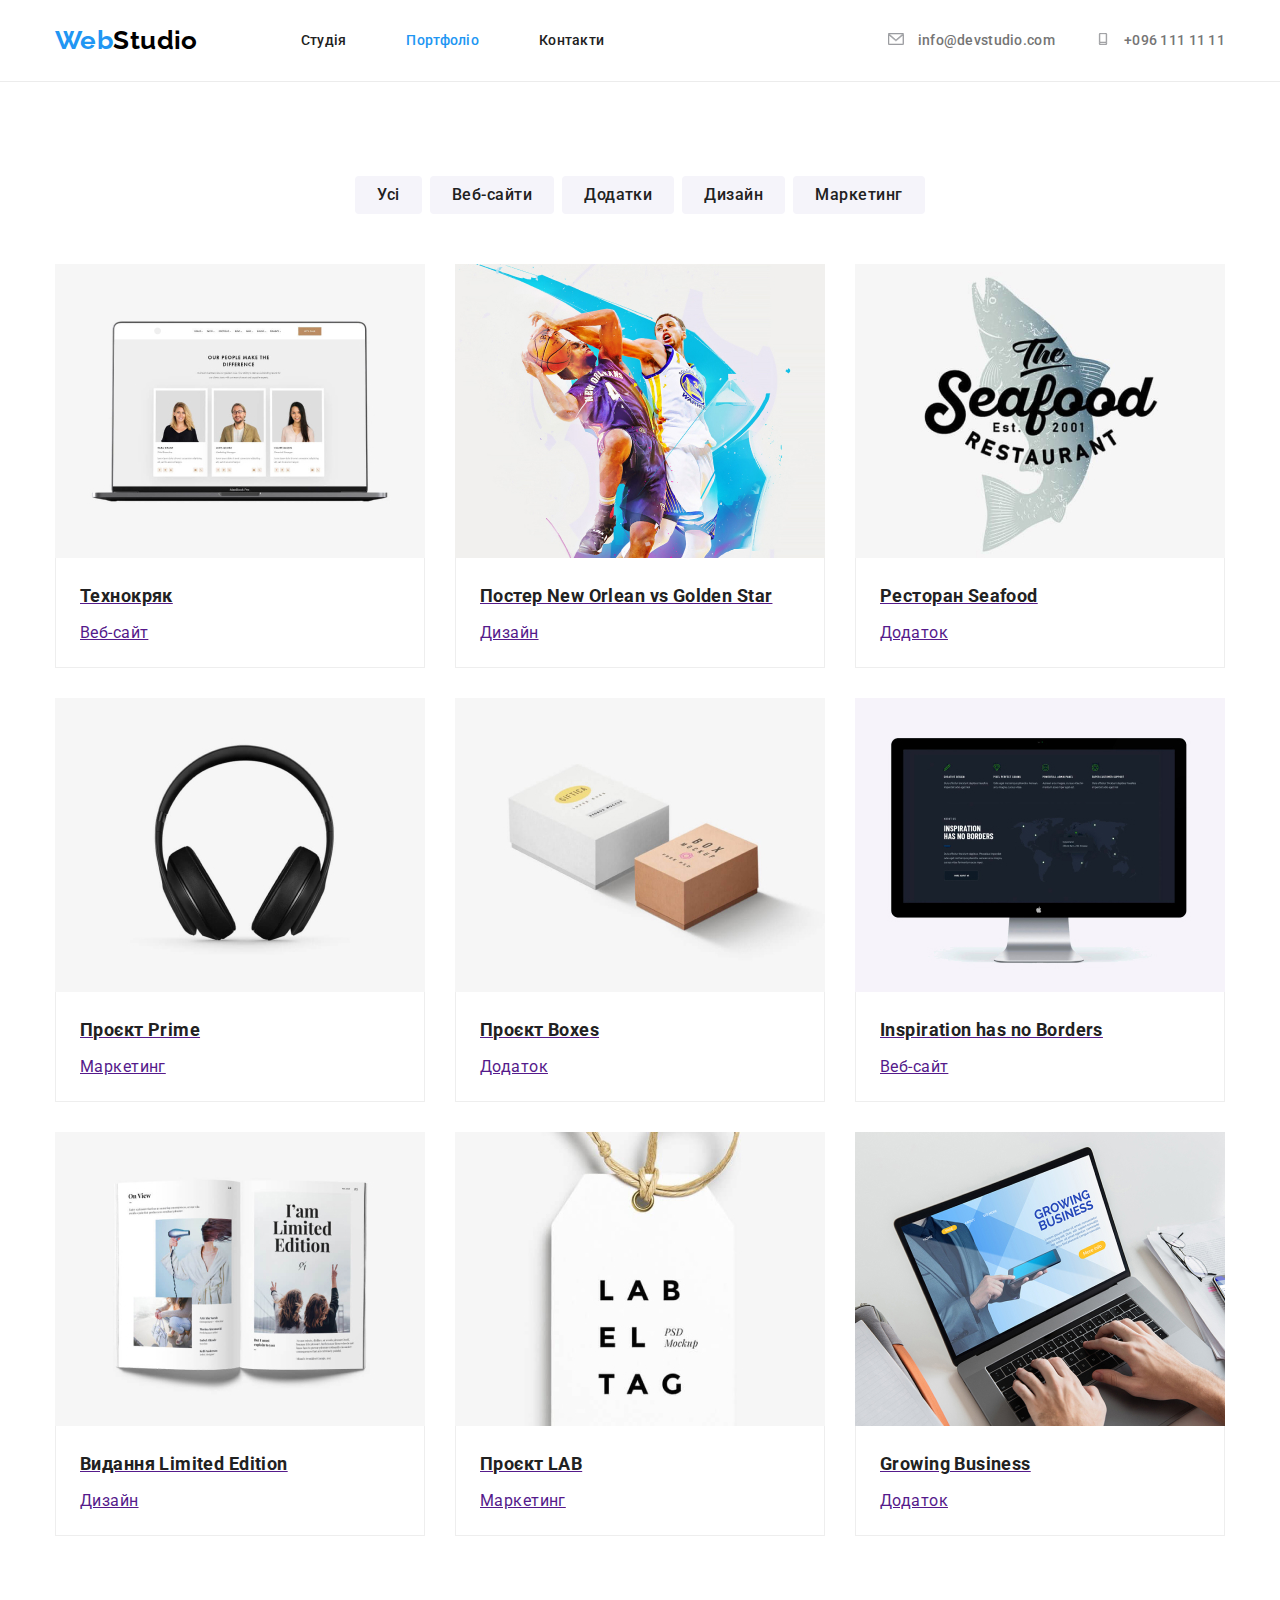
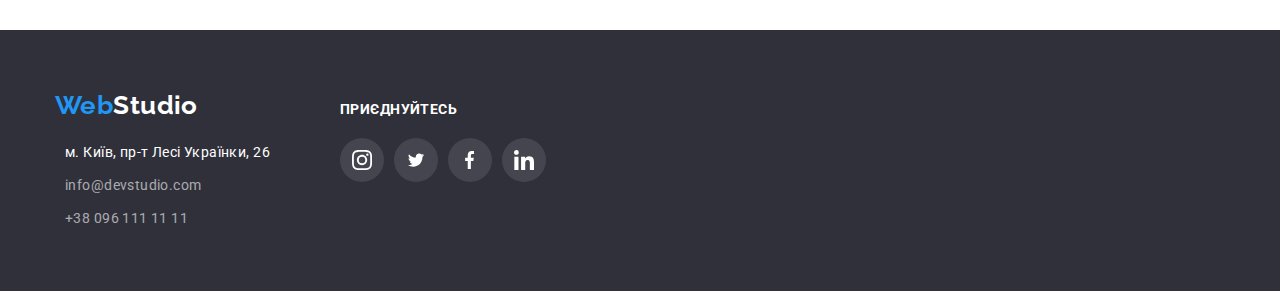
==== portfolio.html @ 5695e056 "Дз 4 1спроба" ====
<!DOCTYPE html>
<html lang="en">
  <head>
    <meta charset="UTF-8">
    <meta http-equiv="X-UA-Compatible" content="IE=edge">
    <meta name="viewport" content="width=device-width, initial-scale=1.0">
    <title>Document</title>
    <link href="https://fonts.googleapis.com/css2?family=Raleway:wght@700&family=Roboto:wght@400;500;700;900&display=swap" rel="stylesheet">
    <link rel="stylesheet" href="https://cdnjs.cloudflare.com/ajax/libs/modern-normalize/1.1.0/modern-normalize.min.css">
    <link rel="stylesheet" href="./css/styles.css">
  </head>
    <body>
      <header class="header-portfolio">
        <div class="container nav">
          <a href="./index.html" class="logo"> <span class="logo-web">Web</span><span class="logo-studio">Studio</span></a>
          <nav>
            <ul class="site-nav list">
              <li class="item"><a href="./index.html" class="link">Студія</a></li>
              <li class="item"><a href="./portfolio.html" class="link current">Портфоліо</a></li>
              <li class="item"><a href="" class="link">Контакти</a></li>
            </ul>
          </nav>
          <ul class="auth nav list">
            <li class="item">
              <a href="mailto:info@devstudio.com" class="mailto-link"><svg class="button-icon" width="16" height="12">
                  <use href="./images/symbol-defs.svg#envelope"></use>
                </svg>
                <span class="link">info@devstudio.com</span>
              </a>
            </li>
            <li class="item">
              <a href="tel:+380961111111" class="tel-link">
                <svg class="button-icon" width="16" height="12">
                  <use href="./images/symbol-defs.svg#telephone"></use>
                </svg>
                <span class="link">+096 111 11 11</span>
              </a>
            </li>
          </ul>
          </div>
          </header>
    <main>
    <section class="section ">
      <div class="container">
      <h1 class="visually-hidden">Портфоліо</h1>
      <ul class="buttons list">
      <li ><button type="button" class="button-filtre">Усі</button></li>
      <li ><button type="button" class="button-filtre">Веб-сайти</button></li>
      <li ><button type="button" class="button-filtre">Додатки</button></li>
      <li ><button type="button" class="button-filtre">Дизайн</button></li>
      <li ><button type="button" class="button-filtre">Маркетинг</button></li>
      </ul>  
      <ul class="project-list list">
        <li>
          <a href="" class="shadow-portfolio">
          <img  src="./images/img4.jpg" alt="Фото трьох людей" width="370">
          <div class="card-portfolio">
          <h2 class="title">Технокряк</h2>
          <p class="project-text">Веб-сайт</p>
          </div>
          </a>
        </li>
        <li>
          <a href="" class="shadow-portfolio">
          <img  src="./images/img5.jpg" alt="Два баскетболіста" width="370">
          <div class="card-portfolio">
          <h2 class="title">Постер New Orlean vs Golden Star</h2>
          <p class="project-text">Дизайн</p>
          </div>
        </a>
        </li>
        <li>
          <a href="" class="shadow-portfolio">
          <img src="./images/img6.jpg" alt="Емблема ресторану Seafood" width="370">
          <div class="card-portfolio">
          <h2 class="title">Ресторан Seafood</h2>
          <p class="project-text">Додаток</p>
          </div>
      </a>
      </li>
      <li>
        <a href="" class="shadow-portfolio">
          <img class="img" src="./images/img7.jpg" alt="Навушники" width="370">
          <div class="card-portfolio">
          <h2 class="title">Проєкт Prime</h2>
          <p class="project-text">Маркетинг</p>
          </div>
        </a>
        </li>
        <li>
          <a href="" class="shadow-portfolio">
          <img class="img" src="./images/img8.jpg" alt="Дві коробки" width="370">
          <div class="card-portfolio">
          <h2 class="title">Проєкт Boxes</h2>
          <p class="project-text">Додаток</p>
          </div>
        </a>
        </li>
        <li>
          <a href="" class="shadow-portfolio">
          <img class="img" src="./images/img9.jpg" alt="Сторінка сайту Inspiration has no Borders" width="370">
          <div class="card-portfolio">
          <h2 class="title">Inspiration has no Borders</h2>
          <p class="project-text">Веб-сайт</p>
          </div>
        </a>
        </li>
        <li>
          <a href="" class="shadow-portfolio">
          <img class="img" src="./images/img10.jpg" alt="Сторінка буклету Limited Edition" width="370">
          <div class="card-portfolio">
          <h2 class="title">Видання Limited Edition</h2>
          <p class="project-text">Дизайн</p>
          </div>
        </a>
        </li>
        <li>
          <a href="" class="shadow-portfolio">
          <img class="img" src="./images/img11.jpg" alt="Ярлик LAB EL TAG" width="370">
          <div class="card-portfolio">
          <h2 class="title">Проєкт LAB</h2>
          <p class="project-text">Маркетинг</p>
          </div>
        </a>
        </li>
        <li>
          <a href="" class="shadow-portfolio">
          <img class="img" src="./images/img12.jpg" alt="Сторінка додатку Growing Business" width="370">
          <div class="card-portfolio">
          <h2 class="title">Growing Business</h2>
          <p class="project-text">Додаток</p>
          </div>
          </a>
        </li>
      </ul>
      </div>
    </section>
    </main>
  <footer class="footer">
    <div class="container footer">
      <div class="container address">
        <a href="./index.html" class="logo"> <span class="logo-web">Web</span><span
            class="footer-logo-studio">Studio</span></a>
        <address class="address">
          <ul class="link list">
            <li class="footer item"><a href="https://goo.gl/maps/DT5oAmegwwbtEfnw5" target="_blank"
                rel="noreferrer noopener" class="footer-address-link">м. Київ, пр-т Лесі Українки, 26</a></li>
            <li class="footer item"><a href="mailto:info@devstudio.com" class="footer-link">info@devstudio.com</a></li>
            <li class="footer item"><a href="tel:+380961111111" class="footer-link">+38 096 111 11 11 </a></li>
          </ul>
        </address>
      </div>
      <div class="container social">
        <p class="title-footer">ПРИЄДНУЙТЕСЬ</p>
        <ul class="icon-team list">
          <li>
            <a href="" class="button-footer">
              <svg class="icon-social-footer" width="20" height="20">
                <use href="./images/symbol-defs.svg#instagram">
                </use>
              </svg>
            </a>
          </li>
          <li>
            <a href="" class="button-footer">
              <svg class="icon-social-footer" width="20" height="16.25">
                <use href="./images/symbol-defs.svg#twitter">
                </use>
              </svg>
            </a>
          </li>
          <li>
            <a href="" class="button-footer">
              <svg class="icon-social-footer" width="10" height="20">
                <use href="./images/symbol-defs.svg#facebook">
                </use>
              </svg>
            </a>
          </li>
          <li>
            <a href="" class="button-footer">
              <svg class="icon-social-footer" width="20" height="20">
                <use href="./images/symbol-defs.svg#linkedin">
                </use>
              </svg>
            </a>
          </li>
        </ul>
      </div>
      </div>
  </footer>
  </body>
    </html>
---- css/styles.css ----
html {
    box-sizing: border-box;
}

*,
*::before, *::after {
    box-sizing: inherit;
}

:root {
    --primare-text-color:  #757575; 
    --title-text-color: #212121;
    --accent-color: #2196F3;
    --second-font: Raleway, sans-serif;
    --primare-background-color: #ffffff;
}


.list {
    padding-left: 0;
    margin: 0;
    list-style: none;
}

h1,
h2,
h3,
h4,
h5,
h6,
p {
    margin: 0;
}
img {
 display: block;
 min-width: 100%;
 height: auto;
}
.addres {
    font-style: normal;
}
.button {
    display: block;
    cursor: pointer;
    border: none;
    border-radius: 4px;
}
.section {
    padding-top: 94px;
    padding-bottom: 94px;

}
.container {
    width: 1200px;
    padding: 0 15px;
    margin: 0 auto;
}
.link {
    text-decoration: none;
}



body {
    color: var(--primare-text-color);
    background-color: var(--primare-background-color);
    font-family: Roboto, sans-serif;
    font-size: 14px;
    letter-spacing: .03em;

}
/* основний колір тексту*/
/* додатковий колір, заголовки  #212121*/
/* білий #FFFFFF */
/* акцент, фокус #2196F3 */
/* Studio #000000 */
/* ховер #F5F4FA */
/* додатковий фон#F5F4FA */
/* підсвічення кнопки hero #188ce8 */
/* фон footer #2f303a */




.container.nav {
    display: flex;
    align-items: center;
    

}

/* Logo */
.logo {
    display: block;
    text-decoration: none; 
    font-weight: 700;
    font-size: 26px;
    line-height: 1.19;
    font-family:  var(--second-font);
}
.logo-studio {
    color: #000000;
 }
.logo-web {
    color: var(--accent-color);
}
/* site nav */
nav {
    margin-left: 93px;
}
.site-nav.list{
    display: flex;
    
}

.site-nav .item {
 display: block;
 margin-right: 50px;
 padding-top: 32px;
 padding-bottom: 32px;
}
.site-nav .item:last-child {
    margin-right: 0;
}

.site-nav .link {
    color: var(--title-text-color);

    font-weight: 500;
    line-height: 1.14;
    letter-spacing: .02em;
    text-decoration: none;
}
.site-nav .link:hover,
.site-nav .link:focus {
        color: var(--accent-color);

    }

.site-nav .current {
   color: var(--accent-color);
}
.auth.nav {
display: flex;
justify-content: flex-end;
margin-left: auto;
}


.item {
    display: flex;
    justify-content: flex-start;
    align-items: center;
    fill: none;
    stroke: var(--primare-text-color);
}
.link {
    margin-left: 10px;
}

.item:hover,
.item:focus {
    color: var(--accent-color);
    stroke: var(--accent-color);
    stroke-width: 4px;
}


.auth.nav .item +.item {
    margin-left: 40px;
}

.tel-link,
.mailto-link {
     display: block;
      color: var(--primare-text-color);
      font-weight: 500;
      line-height: 1.14;
      letter-spacing: .02em;
      text-decoration: none;
  }

.mailto-link:hover,
.mailto-link:focus,
.tel-link:hover,
.tel-link:focus {
    color: var(--accent-color);
}



 .header-portfolio { 
border-bottom: 1px solid #ececec;
 }
    
.hero {
    text-align: center;
    padding: 200px 0;
       
       
}

.overlay {
    max-width: 1600px;
        height: 600px;
        margin-left: auto;
        margin-right: auto;
    
     background-image:  linear-gradient(to right, rgba(47, 48, 58, 0.4), rgba(47, 48, 58, 0.4)), url("../images/fond-hero.png"); 
        background-size: cover;
        background-repeat: no-repeat;
        background-position: center;
}
        

.hero-title {
    display: block;
    width: 696px;
    margin: 0 auto 30px;
    
    text-align: center;
    align-items: center;
    
    color: #FFFFFF;

    font-weight: 900;
    font-size: 44px;
    line-height: 1.36;
    letter-spacing: .06em;
    text-transform: uppercase;
  }
/* Button */
.button {
    display: inline-block;
    min-width: 216px;
    padding: 10px 32px;
    text-align: center;
    
    color: #FFFFFF;
    background-color: var(--accent-color);

    font-family: Roboto, sans-serif;
    font-weight: 700;
    font-size: 16px;
    line-height: 1.875;
    letter-spacing: .06em;
   
}
.button:hover,
.button:focus {
    background-color: #188ce8;
    box-shadow: 0px 4px 4px rgba(0, 0, 0, .15);
}
 
/* Прихований заголовок Переваги */
.visually-hidden {
    position: absolute;
    width: 1px;
    height: 1px;
    margin: -1px;
    border: 0;
    padding: 0;
    white-space: nowrap;
    clip-path: inset(100%);
    clip: rect(0 0 0 0);
    overflow: hidden;
  }

/* Заголовки */

.section-title {
    margin-top: 0;
    margin-bottom: 50px;
    text-align: center;

    color: var(--title-text-color);

    font-weight: 700;
    font-size: 36px;
    line-height: 1.16;
}   
.team-list .title {
    margin-top: 0;
    margin-bottom: 10px;
    text-align: center;
   
    color: var(--title-text-color);

    font-weight: 500;
    font-size: 16px;
    line-height: 1.19;
    }

.feature-list .title{
    margin-top: 0;
    margin-bottom: 10px;
    text-align: start;

    color: var(--title-text-color);
    font-weight: 700;
    font-size: 14px;
    line-height: 1.14;
    text-transform: uppercase;
    }
 .feature-text {
     margin-top: 0;
     margin-bottom: 0;
     text-align: start;

    line-height: 1.71;
 }      

 .container .feature-list {
     display: flex;
     flex-basis: calc((100%-3*30px)/4);
     gap: 30px;
     
 }

 .icon-feature  {
    display: flex;
    justify-content: center;
    align-items: center;
    width: 270px;
    height: 120px;
    margin-bottom: 30px;
    background-color: #f4f5fa;
    border: none;
    border-radius: 4px;        
        
 } 

 .client {
    display: flex;
   justify-content: center;
   align-items: center;
    width: 170px;
    height: 92px;
    padding: 0;
    background-color: #ffffff;
    border: 1px solid #afb1b8;
    border-radius: 4px;
    color: var(--primare-text-color);
    border-color: var(--primare-text-color);
    
 }
 .client:hover,
 .client:focus {
    fill: var(--accent-color);
   border-color: var(--accent-color);
 }

 .clients  {
    display: flex;
    flex-direction: calc((100%-5*30px)/6);
     gap: 30px;
    background-repeat: no-repeat;
    background-position: center;
    
 }
.button-icon {
    fill: #AFB1B8;
} 
.button-icon:hover,
.button-icon:focus {
    fill: var(--accent-color);
} 
        
 
 
 /* .feature-item:nth-child(1):before {
     background-image: url("../images/icon-radar.svg");
 } 

 .feature-item:nth-child(2):before {
background-image: url("../images/icon-watch.svg");
 }

 .feature-item:nth-child(3):before {
     background-image: url("../images/icon-graph.svg");
 }
 .feature-item:nth-child(4):before {
     background-image: url("../images/icon-astronaut.svg");
 }*/

.section.product {
    padding-top: 0;
} 
 .container.product .list {
     display: flex;
     flex-basis: calc((100%-3*30px)/3);
     gap: 30px;
 }

  
 .team-text {
    margin: 0;
    text-align: center;
    margin-bottom: 16px;
    font-size: 16px;
    line-height: 1.19;
 }
 
.container .team-list {
    display: flex;
    flex-basis: calc((100%-3*30px)/4);
    gap: 30px;

}

.card {
    padding-top: 30px;
    padding-bottom: 30px;   
    }

.team-card {
    background-color: #ffffff;
    box-shadow: 0px 1px 3px rgba(0, 0, 0, 0.12), 0px 1px 1px
    rgba(0, 0, 0, 0.14), 0px 2px 1px rgba(0, 0, 0, 0.2);
    border-radius: 0px 0px px px;
}
 .section.team {
     background-color: #F5F4FA;
 }


.icon-team {
  display: flex;
  flex-basis: calc((100%-3*10px)/4);
    gap: 10px;
    justify-content: center;
    align-items: center;
}

.social-team {
       display: flex;
    justify-content: center;
    align-items: center;
   
    width: 44px;
    height: 44px;
    padding: 0;
    border-radius: 50%;
    border: none;
    color: #AFB1B8;
    background-color: #ffffff;

} 
.social-team:hover,
.social-team:focus {
    background-color: var(--accent-color);
    color: #ffffff;
}
.icon-social {
    fill: currentColor;
   
}

    

.footer {
    padding: 60px 0;
    background-color: #2f303a;
 }

/* footer*/
.footer-address-link {
    color: #FFFFFF;
    line-height: 1.71;
    text-decoration: none;
    font-style: normal;
}
.footer-link {
    color: rgba(255, 255, 255, 0.6);
    line-height: 1.71;
    text-decoration: none;
    font-style: normal;
}

.footer-address-link:hover,
.footer-address-link:focus,
.footer-link:hover,
.footer-link:focus {
    color: var(--accent-color);
}
.footer-logo-studio {
    color: #ffffff;
}

.container .logo {
    display: block;
    text-align: start;
}
.address {
    margin-top: 20px;
}
.footer.item:not(:last-child) {
    margin-bottom: 9px;
}
.footer.item {
    padding: 0;
}

.title-footer {
    font-weight: 700;
        font-size: 14px;
        line-height: 1.14;
        letter-spacing: .03em;
        text-transform: uppercase;
        color: #ffffff;
        font-style: normal;
        margin-bottom: 20px;
        
}
.icon-social-footer {
    fill: #ffffff;
    
}

.button-footer {
    width: 44px;
    height: 44px;
    padding: 0;
    border-radius: 50%;
    border: none;
    background-color: #ffffff;

}

.button-footer {
    display: flex;
        justify-content: center;
        align-items: center;
    background-color: rgba(255, 255, 255, 0.1);
}
  
.button-footer:hover,
.button-footer:focus {
    background-color: var(--accent-color);
        }
.container.social {
    width: auto;
    padding: 0;
    margin: 0;
    text-align: left;

}
.container.address {
    width: auto;
    padding: 0;
    margin: 0;
    margin-right: 70px;
    text-align: left;
}
.container.footer {
    display: flex;
    flex-direction: row;
    align-items: baseline;
    padding: 0 15px;
}

/* Фільтри Портфоліо*/
.buttons.list  {
     display: flex;
     justify-content:center ;
     margin-bottom: 50px;
     gap: 8px;
     
     }

 .button-filtre {
   padding: 6px 22px;
    border: none;
    border-radius: 4px;

    color: var(--title-text-color);
    background-color: #F5F4FA;

    font-family: Roboto, sans-serif;
    font-weight: 500;
    font-size: 16px;
    line-height: 1.63;
    letter-spacing: .03em;
    cursor: pointer;
 }
 
.button-filtre:hover,
.button-filtre:focus {
    color: #FFFFFF;
    background-color: var(--accent-color);
    box-shadow: 0px 3px 1px rgba(0, 0, 0, 0.1), 0px 1px 2px 
    rgba(0, 0, 0, 0.08), 0px 2px 2px rgba(0, 0, 0, 0.12);
} 


/* Проекти Портфоліо*/


.container .project-list {
    display: flex;
    flex-wrap: wrap;
    gap: 30px;

}

.project-list .title {
    display: block;
    margin-top: 0;
    margin-bottom: 4px;

    color: var(--title-text-color);

    font-weight: 700;
    font-size: 18px;
    line-height: 2;
}

.project-text {
    display: block;
    margin-top: 0;
    margin-bottom: 0;
    
    font-size: 16px;
    line-height: 1.875;
}
.card-portfolio {
    text-align: left;
    height: 110px;
    padding: 20px 24px 20px 24px;
    border-bottom: 1px solid #EEEEEE;
    border-right: 1px solid #EEEEEE;
    border-left: 1px solid #EEEEEE;
}

.shadow-portfolio {
display: block;
}
.shadow-portfolio:hover,
.shadow-portfolio:focus {
box-shadow: 0px 1px 1px rgba(0, 0, 0, 0.12),
        0px 4px 4px rgba(0, 0, 0, 0.16),
        1px 4px 6px rgba(0, 0, 0, 0.16);
}
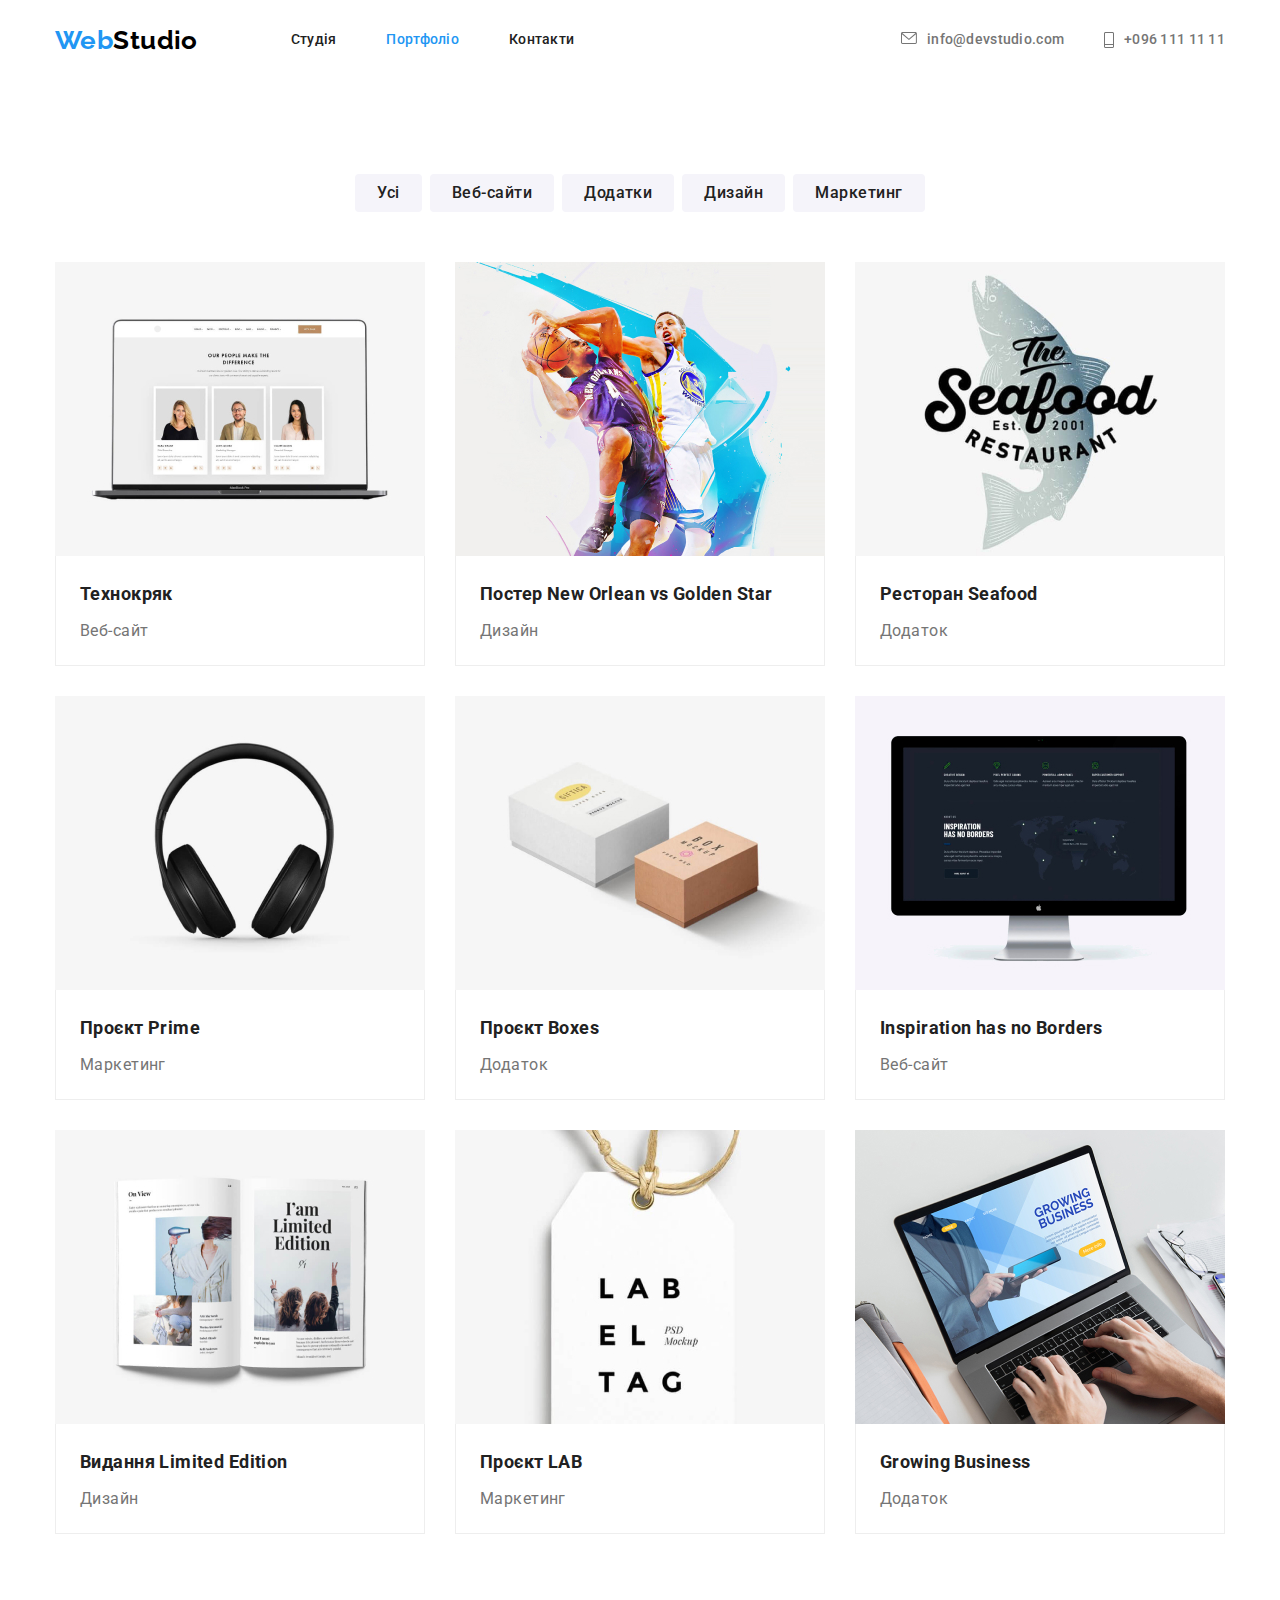
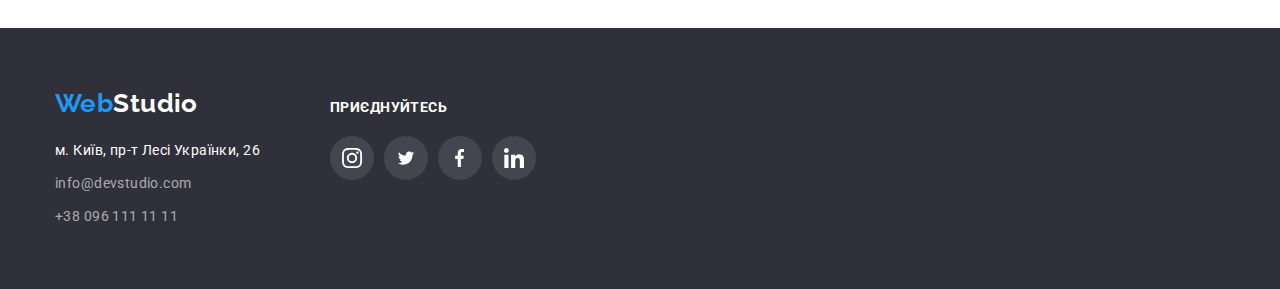
==== commit 63f4d42b: "Дз 4 спроба 2" ====
--- a/portfolio.html
+++ b/portfolio.html
@@ -1,44 +1,44 @@
 <!DOCTYPE html>
 <html lang="en">
-  <head>
-    <meta charset="UTF-8">
-    <meta http-equiv="X-UA-Compatible" content="IE=edge">
-    <meta name="viewport" content="width=device-width, initial-scale=1.0">
-    <title>Document</title>
-    <link href="https://fonts.googleapis.com/css2?family=Raleway:wght@700&family=Roboto:wght@400;500;700;900&display=swap" rel="stylesheet">
-    <link rel="stylesheet" href="https://cdnjs.cloudflare.com/ajax/libs/modern-normalize/1.1.0/modern-normalize.min.css">
-    <link rel="stylesheet" href="./css/styles.css">
-  </head>
-    <body>
-      <header class="header-portfolio">
-        <div class="container nav">
-          <a href="./index.html" class="logo"> <span class="logo-web">Web</span><span class="logo-studio">Studio</span></a>
-          <nav>
-            <ul class="site-nav list">
-              <li class="item"><a href="./index.html" class="link">Студія</a></li>
-              <li class="item"><a href="./portfolio.html" class="link current">Портфоліо</a></li>
-              <li class="item"><a href="" class="link">Контакти</a></li>
-            </ul>
-          </nav>
-          <ul class="auth nav list">
-            <li class="item">
-              <a href="mailto:info@devstudio.com" class="mailto-link"><svg class="button-icon" width="16" height="12">
-                  <use href="./images/symbol-defs.svg#envelope"></use>
-                </svg>
-                <span class="link">info@devstudio.com</span>
-              </a>
-            </li>
-            <li class="item">
-              <a href="tel:+380961111111" class="tel-link">
-                <svg class="button-icon" width="16" height="12">
-                  <use href="./images/symbol-defs.svg#telephone"></use>
-                </svg>
-                <span class="link">+096 111 11 11</span>
-              </a>
-            </li>
-          </ul>
-          </div>
-          </header>
+<head>
+  <meta charset="UTF-8">
+  <meta http-equiv="X-UA-Compatible" content="IE=edge">
+  <meta name="viewport" content="width=device-width, initial-scale=1.0">
+  <title>Document</title>
+  <link href="https://fonts.googleapis.com/css2?family=Raleway:wght@700&family=Roboto:wght@400;500;700;900&display=swap"
+    rel="stylesheet">
+  <link rel="stylesheet" href="https://cdnjs.cloudflare.com/ajax/libs/modern-normalize/1.1.0/modern-normalize.min.css">
+  <link rel="stylesheet" href="./css/styles.css">
+</head>
+
+<body>
+  <header>
+    <div class="container nav">
+      <a href="./index.html" class="logo"> <span class="logo-web">Web</span><span class="logo-studio">Studio</span></a>
+      <nav>
+        <ul class="site-nav list">
+          <li class="item"><a href="./index.html" class="link ">Студія</a></li>
+          <li class="item"><a href="./portfolio.html" class="link current">Портфоліо</a></li>
+          <li class="item"><a href="" class="link">Контакти</a></li>
+        </ul>
+      </nav>
+      <ul class="auth nav list">
+        <li class="item">
+          <a href="mailto:info@devstudio.com" class="mailto-link"><svg class="button-icon-nav" width="16" height="12">
+              <use href="./images/symbol-defs.svg#envelope"></use>
+            </svg>
+            info@devstudio.com</a>
+        </li>
+        <li class="item">
+          <a href="tel:+380961111111" class="tel-link">
+            <svg class="button-icon-nav" width="10" height="16">
+              <use href="./images/symbol-defs.svg#telephone"></use>
+            </svg>
+            +096 111 11 11</a>
+        </li>
+      </ul>
+    </div>
+  </header>
     <main>
     <section class="section ">
       <div class="container">
@@ -52,16 +52,16 @@
       </ul>  
       <ul class="project-list list">
         <li>
-          <a href="" class="shadow-portfolio">
+          <a href="" class="shadow-portfolio link">
           <img  src="./images/img4.jpg" alt="Фото трьох людей" width="370">
-          <div class="card-portfolio">
+          <div class="card-portfolio link">
           <h2 class="title">Технокряк</h2>
           <p class="project-text">Веб-сайт</p>
           </div>
           </a>
         </li>
         <li>
-          <a href="" class="shadow-portfolio">
+          <a href="" class="shadow-portfolio link ">
           <img  src="./images/img5.jpg" alt="Два баскетболіста" width="370">
           <div class="card-portfolio">
           <h2 class="title">Постер New Orlean vs Golden Star</h2>
@@ -70,7 +70,7 @@
         </a>
         </li>
         <li>
-          <a href="" class="shadow-portfolio">
+          <a href="" class="shadow-portfolio link">
           <img src="./images/img6.jpg" alt="Емблема ресторану Seafood" width="370">
           <div class="card-portfolio">
           <h2 class="title">Ресторан Seafood</h2>
@@ -79,7 +79,7 @@
       </a>
       </li>
       <li>
-        <a href="" class="shadow-portfolio">
+        <a href="" class="shadow-portfolio link">
           <img class="img" src="./images/img7.jpg" alt="Навушники" width="370">
           <div class="card-portfolio">
           <h2 class="title">Проєкт Prime</h2>
@@ -88,7 +88,7 @@
         </a>
         </li>
         <li>
-          <a href="" class="shadow-portfolio">
+          <a href="" class="shadow-portfolio link">
           <img class="img" src="./images/img8.jpg" alt="Дві коробки" width="370">
           <div class="card-portfolio">
           <h2 class="title">Проєкт Boxes</h2>
@@ -97,7 +97,7 @@
         </a>
         </li>
         <li>
-          <a href="" class="shadow-portfolio">
+          <a href="" class="shadow-portfolio link">
           <img class="img" src="./images/img9.jpg" alt="Сторінка сайту Inspiration has no Borders" width="370">
           <div class="card-portfolio">
           <h2 class="title">Inspiration has no Borders</h2>
@@ -106,7 +106,7 @@
         </a>
         </li>
         <li>
-          <a href="" class="shadow-portfolio">
+          <a href="" class="shadow-portfolio link">
           <img class="img" src="./images/img10.jpg" alt="Сторінка буклету Limited Edition" width="370">
           <div class="card-portfolio">
           <h2 class="title">Видання Limited Edition</h2>
@@ -115,7 +115,7 @@
         </a>
         </li>
         <li>
-          <a href="" class="shadow-portfolio">
+          <a href="" class="shadow-portfolio link">
           <img class="img" src="./images/img11.jpg" alt="Ярлик LAB EL TAG" width="370">
           <div class="card-portfolio">
           <h2 class="title">Проєкт LAB</h2>
@@ -124,7 +124,7 @@
         </a>
         </li>
         <li>
-          <a href="" class="shadow-portfolio">
+          <a href="" class="shadow-portfolio link">
           <img class="img" src="./images/img12.jpg" alt="Сторінка додатку Growing Business" width="370">
           <div class="card-portfolio">
           <h2 class="title">Growing Business</h2>
@@ -137,8 +137,8 @@
     </section>
     </main>
   <footer class="footer">
-    <div class="container footer">
-      <div class="container address">
+    <div class="container">
+      <div class="contacts">
         <a href="./index.html" class="logo"> <span class="logo-web">Web</span><span
             class="footer-logo-studio">Studio</span></a>
         <address class="address">
@@ -150,7 +150,7 @@
           </ul>
         </address>
       </div>
-      <div class="container social">
+      <div class="social">
         <p class="title-footer">ПРИЄДНУЙТЕСЬ</p>
         <ul class="icon-team list">
           <li>
@@ -187,7 +187,8 @@
           </li>
         </ul>
       </div>
-      </div>
+  
+    </div>
   </footer>
   </body>
     </html>--- a/css/styles.css
+++ b/css/styles.css
@@ -11,6 +11,7 @@
     --primare-text-color:  #757575; 
     --title-text-color: #212121;
     --accent-color: #2196F3;
+    --icon-fill-color: #afb1b8;
     --second-font: Raleway, sans-serif;
     --primare-background-color: #ffffff;
 }
@@ -31,6 +32,7 @@
 p {
     margin: 0;
 }
+
 img {
  display: block;
  min-width: 100%;
@@ -114,7 +116,6 @@
 }
 
 .site-nav .item {
- display: block;
  margin-right: 50px;
  padding-top: 32px;
  padding-bottom: 32px;
@@ -151,18 +152,13 @@
     display: flex;
     justify-content: flex-start;
     align-items: center;
-    fill: none;
-    stroke: var(--primare-text-color);
-}
-.link {
-    margin-left: 10px;
-}
+   
+}
+
 
 .item:hover,
 .item:focus {
     color: var(--accent-color);
-    stroke: var(--accent-color);
-    stroke-width: 4px;
 }
 
 
@@ -172,7 +168,7 @@
 
 .tel-link,
 .mailto-link {
-     display: block;
+     display: flex;
       color: var(--primare-text-color);
       font-weight: 500;
       line-height: 1.14;
@@ -187,7 +183,10 @@
     color: var(--accent-color);
 }
 
-
+.button-icon-nav {
+    fill: currentColor;
+    margin-right: 10px;
+}
 
  .header-portfolio { 
 border-bottom: 1px solid #ececec;
@@ -196,8 +195,6 @@
 .hero {
     text-align: center;
     padding: 200px 0;
-       
-       
 }
 
 .overlay {
@@ -206,7 +203,7 @@
         margin-left: auto;
         margin-right: auto;
     
-     background-image:  linear-gradient(to right, rgba(47, 48, 58, 0.4), rgba(47, 48, 58, 0.4)), url("../images/fond-hero.png"); 
+     background-image:  linear-gradient(to right, rgba(47, 48, 58, 0.4), rgba(47, 48, 58, 0.4)), url("../images/hero-fond.jpg"); 
         background-size: cover;
         background-repeat: no-repeat;
         background-position: center;
@@ -338,15 +335,14 @@
     height: 92px;
     padding: 0;
     background-color: #ffffff;
-    border: 1px solid #afb1b8;
+    border: 1px solid var(--icon-fill-color);
     border-radius: 4px;
-    color: var(--primare-text-color);
-    border-color: var(--primare-text-color);
+    color: var(--icon-fill-color);
     
  }
  .client:hover,
  .client:focus {
-    fill: var(--accent-color);
+    color: var(--accent-color);
    border-color: var(--accent-color);
  }
 
@@ -359,7 +355,7 @@
     
  }
 .button-icon {
-    fill: #AFB1B8;
+    fill: currentColor;
 } 
 .button-icon:hover,
 .button-icon:focus {
@@ -433,7 +429,7 @@
 }
 
 .social-team {
-       display: flex;
+    display: flex;
     justify-content: center;
     align-items: center;
    
@@ -442,7 +438,7 @@
     padding: 0;
     border-radius: 50%;
     border: none;
-    color: #AFB1B8;
+    color: var(--icon-fill-color);
     background-color: #ffffff;
 
 } 
@@ -476,24 +472,18 @@
     text-decoration: none;
     font-style: normal;
 }
-
 .footer-address-link:hover,
 .footer-address-link:focus,
 .footer-link:hover,
 .footer-link:focus {
     color: var(--accent-color);
 }
+
 .footer-logo-studio {
     color: #ffffff;
 }
-
-.container .logo {
-    display: block;
-    text-align: start;
-}
-.address {
-    margin-top: 20px;
-}
+  
+
 .footer.item:not(:last-child) {
     margin-bottom: 9px;
 }
@@ -503,7 +493,7 @@
 
 .title-footer {
     font-weight: 700;
-        font-size: 14px;
+     font-size: 14px;
         line-height: 1.14;
         letter-spacing: .03em;
         text-transform: uppercase;
@@ -512,51 +502,55 @@
         margin-bottom: 20px;
         
 }
+
+
 .icon-social-footer {
-    fill: #ffffff;
-    
-}
-
+    fill: #ffffff; 
+}
 .button-footer {
     width: 44px;
     height: 44px;
     padding: 0;
     border-radius: 50%;
     border: none;
-    background-color: #ffffff;
-
-}
-
-.button-footer {
-    display: flex;
-        justify-content: center;
-        align-items: center;
+    
+    display: flex;
+    justify-content: center;
+    align-items: center;
     background-color: rgba(255, 255, 255, 0.1);
 }
-  
 .button-footer:hover,
 .button-footer:focus {
     background-color: var(--accent-color);
-        }
-.container.social {
+ }
+
+
+.social,
+.contacts {
     width: auto;
     padding: 0;
     margin: 0;
     text-align: left;
-
-}
-.container.address {
+   
+   display: flex;
+   flex-direction: column;
+   justify-content: start;
+   align-items: flex-start;
+   
+}
+
+.address {
+    display: flex;
     width: auto;
     padding: 0;
     margin: 0;
-    margin-right: 70px;
+    margin-top: 20px;
     text-align: left;
 }
-.container.footer {
-    display: flex;
-    flex-direction: row;
+.footer .container {
+    display: flex;
     align-items: baseline;
-    padding: 0 15px;
+    gap: 70px;
 }
 
 /* Фільтри Портфоліо*/
@@ -565,8 +559,7 @@
      justify-content:center ;
      margin-bottom: 50px;
      gap: 8px;
-     
-     }
+ }
 
  .button-filtre {
    padding: 6px 22px;
@@ -613,6 +606,7 @@
     font-weight: 700;
     font-size: 18px;
     line-height: 2;
+    text-decoration: none;
 }
 
 .project-text {
@@ -622,6 +616,7 @@
     
     font-size: 16px;
     line-height: 1.875;
+   color: var(--primare-text-color);
 }
 .card-portfolio {
     text-align: left;
@@ -632,11 +627,11 @@
     border-left: 1px solid #EEEEEE;
 }
 
-.shadow-portfolio {
+.shadow-portfolio.link {
 display: block;
 }
-.shadow-portfolio:hover,
-.shadow-portfolio:focus {
+.shadow-portfolio.link:hover,
+.shadow-portfolio.link:focus {
 box-shadow: 0px 1px 1px rgba(0, 0, 0, 0.12),
         0px 4px 4px rgba(0, 0, 0, 0.16),
         1px 4px 6px rgba(0, 0, 0, 0.16);
